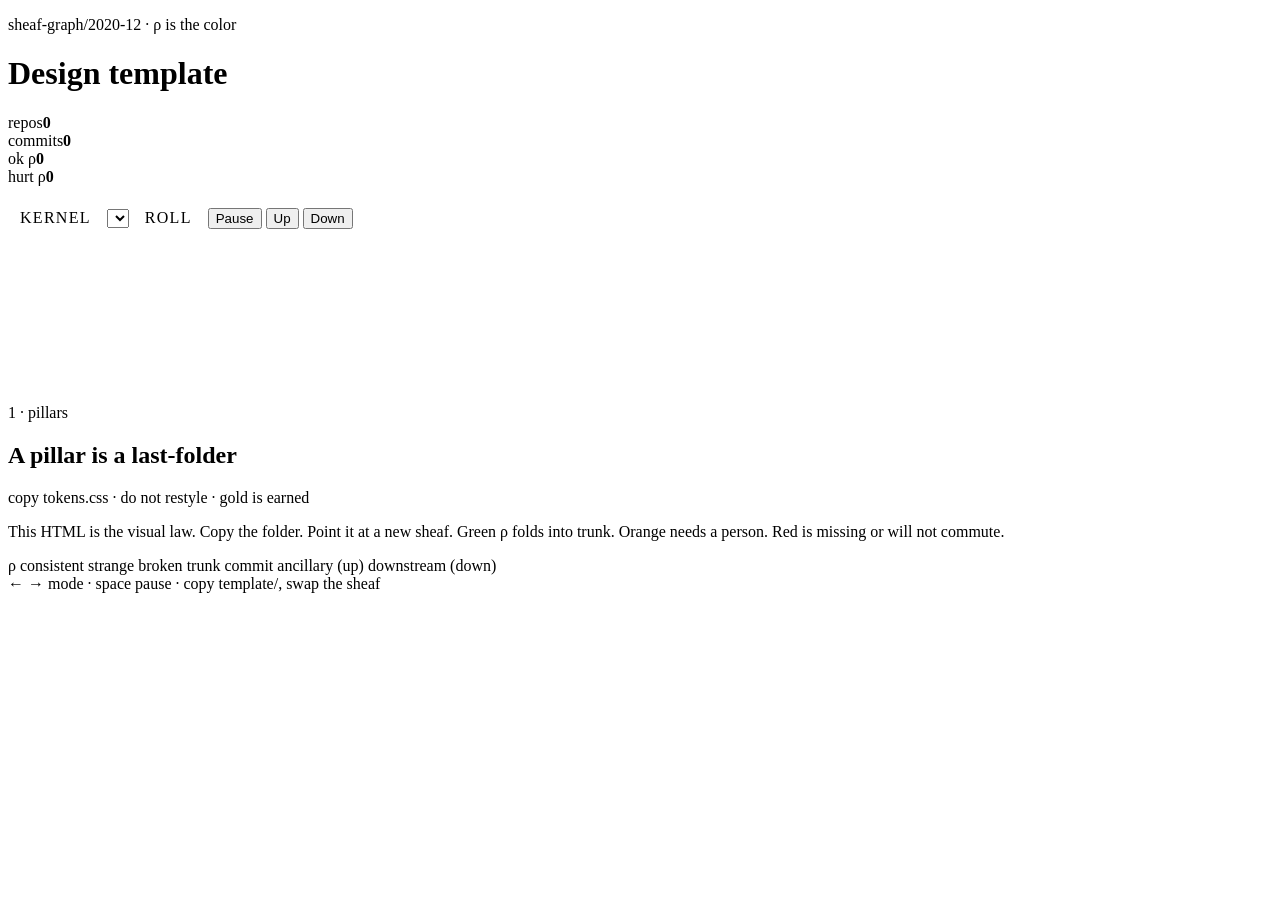
==== template/index.html @ 6cd3d1db "Replace stub with the HTML design template" ====
<!DOCTYPE html>
<html lang="en" data-base="./" data-contracts="../contracts/">
<head>
<meta charset="utf-8"/>
<meta name="viewport" content="width=device-width, initial-scale=1, viewport-fit=cover"/>
<meta name="theme-color" content="#c1c494"/>
<title>cell-sheaf — design template</title>
<link rel="stylesheet" href="tokens.css"/>
</head>
<body>
<!-- DESIGN TEMPLATE. Copy this folder. Do not restyle tokens.css. JSON is the sheaf. -->
<div class="stage">
  <header>
    <div>
      <p class="kicker" id="kicker">sheaf-graph/2020-12 · ρ is the color</p>
      <h1 id="title">Design template</h1>
    </div>
    <div class="stats">
      <div>repos<b id="sn">0</b></div>
      <div>commits<b id="sc">0</b></div>
      <div>ok ρ<b id="sok">0</b></div>
      <div>hurt ρ<b id="sbad">0</b></div>
    </div>
    <div class="tool">
      <a class="border-btn" href="https://github.com/manutej/cell-sheaf-swarm">Kernel</a>
      <label class="sr" for="contract">Sheaf contract</label>
      <select id="contract" aria-label="Sheaf contract"></select>
      <label class="border-btn">Roll<input id="roll" type="file" accept="application/json,.json,.sheaf.json" hidden/></label>
      <button type="button" id="pause" aria-pressed="true">Pause</button>
      <button type="button" id="up">Up</button>
      <button type="button" id="dn">Down</button>
    </div>
  </header>
  <p id="err" class="err" hidden></p>
  <div class="tabs" id="tabs" role="tablist" aria-label="Design views"></div>
  <div class="mesh">
    <canvas id="c" aria-label="Cellular sheaf volume. Swipe up or down to change mode. Tap a pillar. Cap opens ancillary, base opens downstream."></canvas>
    <div class="chip" id="chip">1 · pillars</div>
    <div class="rail" id="rail"></div>
    <aside class="sheet" id="sheet">
      <div class="handle"></div>
      <h2 id="pt">A pillar is a last-folder</h2>
      <div class="meta" id="pm">copy tokens.css · do not restyle · gold is earned</div>
      <p class="ask" id="pa">This HTML is the visual law. Copy the folder. Point it at a new sheaf. Green ρ folds into trunk. Orange needs a person. Red is missing or will not commute.</p>
      <table hidden id="tb"><tbody id="tbody"></tbody></table>
    </aside>
  </div>
  <footer>
    <div class="legend">
      <span class="sw"><i style="background:#437742"></i>ρ consistent</span>
      <span class="sw"><i style="background:#c47b2b"></i>strange</span>
      <span class="sw"><i style="background:#ae5224"></i>broken</span>
      <span class="sw"><i style="background:#fdc57e"></i>trunk commit</span>
      <span class="sw"><i style="background:#9a72aa"></i>ancillary (up)</span>
      <span class="sw"><i style="background:#8c4c62"></i>downstream (down)</span>
    </div>
    <span>← → mode · space pause · copy template/, swap the sheaf</span>
  </footer>
</div>
<style>
.sr{position:absolute;width:1px;height:1px;overflow:hidden;clip:rect(0,0,0,0)}
.border-btn{display:inline-flex;align-items:center;border:1px solid var(--ink);padding:10px 12px;min-height:44px;font:600 .62rem/1 var(--sans);letter-spacing:.08em;text-transform:uppercase;cursor:pointer;text-decoration:none;color:inherit}
</style>
<script src="volume.paint.js"></script>
<script src="volume.boot.js"></script>
</body>
</html>
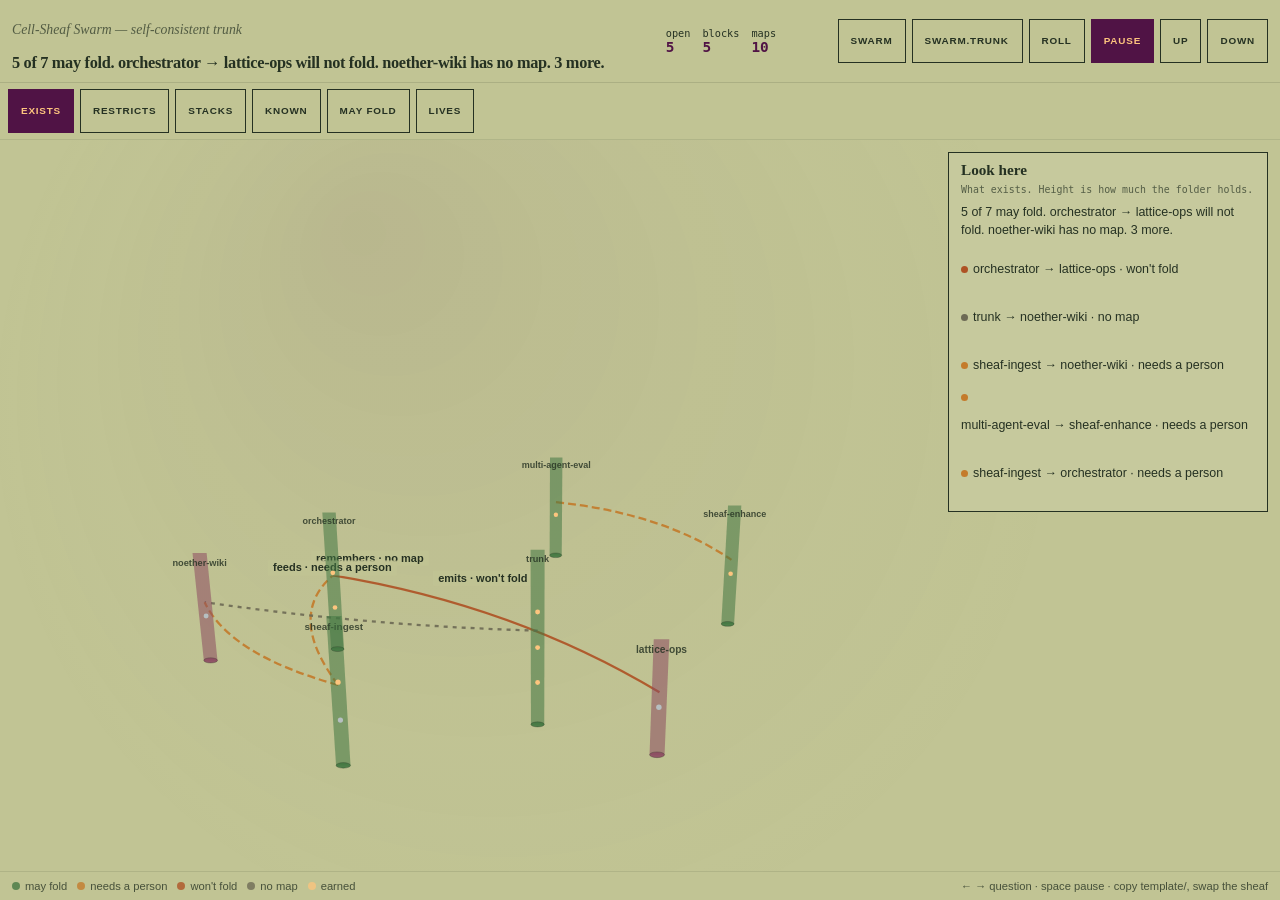
==== commit 994e0f4c: "Show blockers in words: verdict title, ranked look-here, legal curves recede" ====
--- a/template/index.html
+++ b/template/index.html
@@ -12,17 +12,16 @@
 <div class="stage">
   <header>
     <div>
-      <p class="kicker" id="kicker">sheaf-graph/2020-12 · ρ is the color</p>
-      <h1 id="title">Design template</h1>
+      <p class="kicker" id="kicker">Design template</p>
+      <h1 id="title">Read the maps that do not commute.</h1>
     </div>
     <div class="stats">
-      <div>repos<b id="sn">0</b></div>
-      <div>commits<b id="sc">0</b></div>
-      <div>ok ρ<b id="sok">0</b></div>
-      <div>hurt ρ<b id="sbad">0</b></div>
+      <div>open<b id="sok">0</b></div>
+      <div>blocks<b id="sbad">0</b></div>
+      <div>maps<b id="sn">0</b></div>
     </div>
     <div class="tool">
-      <a class="border-btn" href="https://github.com/manutej/cell-sheaf-swarm">Kernel</a>
+      <a class="border-btn" href="../">Swarm</a>
       <label class="sr" for="contract">Sheaf contract</label>
       <select id="contract" aria-label="Sheaf contract"></select>
       <label class="border-btn">Roll<input id="roll" type="file" accept="application/json,.json,.sheaf.json" hidden/></label>
@@ -35,30 +34,30 @@
   <div class="tabs" id="tabs" role="tablist" aria-label="Design views"></div>
   <div class="mesh">
     <canvas id="c" aria-label="Cellular sheaf volume. Swipe up or down to change mode. Tap a pillar. Cap opens ancillary, base opens downstream."></canvas>
-    <div class="chip" id="chip">1 · pillars</div>
+    <div class="chip" id="chip">Exists</div>
     <div class="rail" id="rail"></div>
     <aside class="sheet" id="sheet">
       <div class="handle"></div>
-      <h2 id="pt">A pillar is a last-folder</h2>
-      <div class="meta" id="pm">copy tokens.css · do not restyle · gold is earned</div>
-      <p class="ask" id="pa">This HTML is the visual law. Copy the folder. Point it at a new sheaf. Green ρ folds into trunk. Orange needs a person. Red is missing or will not commute.</p>
+      <h2 id="pt">Look here</h2>
+      <div class="meta" id="pm">What exists. Heavy curves are the ones that do not commute.</div>
+      <p class="ask" id="pa">The title is the verdict. Green may fold. Orange needs a person. Red will not. A missing map is a gap, not a style.</p>
       <table hidden id="tb"><tbody id="tbody"></tbody></table>
     </aside>
   </div>
   <footer>
     <div class="legend">
-      <span class="sw"><i style="background:#437742"></i>ρ consistent</span>
-      <span class="sw"><i style="background:#c47b2b"></i>strange</span>
-      <span class="sw"><i style="background:#ae5224"></i>broken</span>
-      <span class="sw"><i style="background:#fdc57e"></i>trunk commit</span>
-      <span class="sw"><i style="background:#9a72aa"></i>ancillary (up)</span>
-      <span class="sw"><i style="background:#8c4c62"></i>downstream (down)</span>
+      <span class="sw"><i style="background:#437742"></i>may fold</span>
+      <span class="sw"><i style="background:#c47b2b"></i>needs a person</span>
+      <span class="sw"><i style="background:#ae5224"></i>won't fold</span>
+      <span class="sw"><i style="background:#6d6a55"></i>no map</span>
+      <span class="sw"><i style="background:#fdc57e"></i>earned</span>
     </div>
-    <span>← → mode · space pause · copy template/, swap the sheaf</span>
+    <span>← → question · space pause · copy template/, swap the sheaf</span>
   </footer>
 </div>
 <style>
 .sr{position:absolute;width:1px;height:1px;overflow:hidden;clip:rect(0,0,0,0)}
+#title{font-size:1.02rem;line-height:1.35;max-width:46rem;text-wrap:balance}
 .border-btn{display:inline-flex;align-items:center;border:1px solid var(--ink);padding:10px 12px;min-height:44px;font:600 .62rem/1 var(--sans);letter-spacing:.08em;text-transform:uppercase;cursor:pointer;text-decoration:none;color:inherit}
 </style>
 <script src="volume.paint.js"></script>
--- a/template/tokens.css
+++ b/template/tokens.css
@@ -0,0 +1,79 @@
+:root {
+  --paper: #c1c494;
+  --ink: #253122;
+  --ube: #501345;
+  --ok: #437742;
+  --pulse: #009465;
+  --gold: #fdc57e;
+  --mauve: #9a72aa;
+  --silver: #b6bfc1;
+  --bad: #ae5224;
+  --odd: #c47b2b;
+  --miss: #6d6a55;
+  --down: #8c4c62;
+  --serif: "Source Serif 4", "Iowan Old Style", Palatino, Georgia, serif;
+  --sans: "IBM Plex Sans", "Noto Sans JP", "Hiragino Sans", ui-sans-serif, sans-serif;
+  --mono: "IBM Plex Mono", ui-monospace, monospace;
+}
+* { box-sizing: border-box; }
+html, body { margin: 0; height: 100%; background: var(--paper); color: var(--ink); font-family: var(--sans); }
+.stage { height: 100%; display: grid; grid-template-rows: auto auto 1fr auto; }
+header, footer { display: flex; flex-wrap: wrap; gap: 8px; justify-content: space-between; align-items: center; }
+header { padding: 8px 12px; border-bottom: 1px solid color-mix(in srgb, var(--ink) 14%, transparent); }
+footer { padding: 8px 12px; border-top: 1px solid color-mix(in srgb, var(--ink) 14%, transparent); font-size: 0.7rem; opacity: 0.78; }
+.kicker { font-family: var(--serif); font-style: italic; opacity: 0.7; font-size: 0.86rem; }
+h1 { font-family: var(--serif); font-size: 1.18rem; margin: 2px 0 0; font-weight: 600; letter-spacing: -0.02em; }
+.stats { display: flex; gap: 12px; font-family: var(--mono); font-size: 0.64rem; }
+.stats b { display: block; font-size: 0.9rem; color: var(--ube); }
+.tabs { display: flex; gap: 6px; overflow-x: auto; padding: 6px 8px; -webkit-overflow-scrolling: touch; border-bottom: 1px solid color-mix(in srgb, var(--ink) 10%, transparent); }
+button, select {
+  appearance: none; border: 1px solid var(--ink); background: var(--paper); color: var(--ink);
+  font: 600 0.62rem/1 var(--sans); letter-spacing: 0.08em; text-transform: uppercase;
+  padding: 10px 12px; min-height: 44px; cursor: pointer;
+}
+.tabs button[aria-selected="true"], .tool button[aria-pressed="true"] { background: var(--ube); color: var(--gold); border-color: var(--ube); }
+.tool { display: flex; flex-wrap: wrap; gap: 6px; align-items: center; }
+.mesh { position: relative; min-height: 0; }
+canvas { width: 100%; height: 100%; display: block; touch-action: none; }
+.chip {
+  position: absolute; left: 10px; top: 8px; z-index: 5;
+  font: 600 0.6rem/1 var(--sans); letter-spacing: 0.1em; text-transform: uppercase;
+  background: color-mix(in srgb, var(--paper) 88%, white); border: 1px solid var(--ink); padding: 7px 9px;
+}
+.rail { position: absolute; right: 8px; top: 50%; transform: translateY(-50%); z-index: 6; display: none; flex-direction: column; gap: 10px; }
+.rail button { width: 14px; height: 14px; min-height: 14px; padding: 0; border-radius: 99px; }
+.rail button[aria-current="true"] { background: var(--ube); border-color: var(--ube); }
+.sheet {
+  position: absolute; left: 8px; right: 8px; bottom: 0; max-height: 36vh; overflow: auto;
+  background: color-mix(in srgb, var(--paper) 92%, white); border: 1px solid var(--ink); border-bottom: 0;
+  border-radius: 14px 14px 0 0; padding: 8px 12px 14px; z-index: 7;
+}
+.handle { width: 36px; height: 4px; border-radius: 99px; background: color-mix(in srgb, var(--ink) 28%, transparent); margin: 2px auto 8px; }
+.sheet h2 { font-family: var(--serif); font-size: 0.95rem; margin: 0 0 4px; }
+.meta { font-family: var(--mono); font-size: 0.62rem; opacity: 0.7; line-height: 1.4; }
+.ask { margin: 8px 0 0; font-size: 0.78rem; line-height: 1.4; }
+table { width: 100%; border-collapse: collapse; margin-top: 6px; font-size: 0.66rem; }
+td { padding: 2px 4px 2px 0; font-family: var(--mono); }
+.dot { display: inline-block; width: 7px; height: 7px; border-radius: 99px; margin-right: 5px; }
+.legend { display: flex; gap: 10px; flex-wrap: wrap; }
+.sw { display: inline-flex; align-items: center; gap: 5px; }
+.sw i { width: 8px; height: 8px; border-radius: 99px; display: block; }
+.err { background: var(--bad); color: var(--paper); font-family: var(--mono); font-size: 0.68rem; padding: 6px 12px; }
+@media (min-width: 901px) and (pointer: fine) {
+  .sheet { left: auto; right: 12px; top: 12px; bottom: auto; width: min(320px, 34vw); max-height: calc(100% - 24px); border-radius: 0; border-bottom: 1px solid var(--ink); }
+  .handle, .chip, .rail { }
+  .handle { display: none; }
+  .chip { display: none; }
+  .rail { display: none; }
+  footer { display: flex; }
+}
+@media (pointer: coarse), (max-width: 900px) {
+  .rail { display: flex; }
+  footer { display: none; }
+  .tabs { flex-wrap: nowrap; scrollbar-width: none; }
+  .tabs::-webkit-scrollbar { display: none; }
+  h1 { font-size: 1.02rem; }
+}
+@media (prefers-reduced-motion: reduce) {
+  * { animation-duration: 0.01ms !important; transition-duration: 0.01ms !important; }
+}
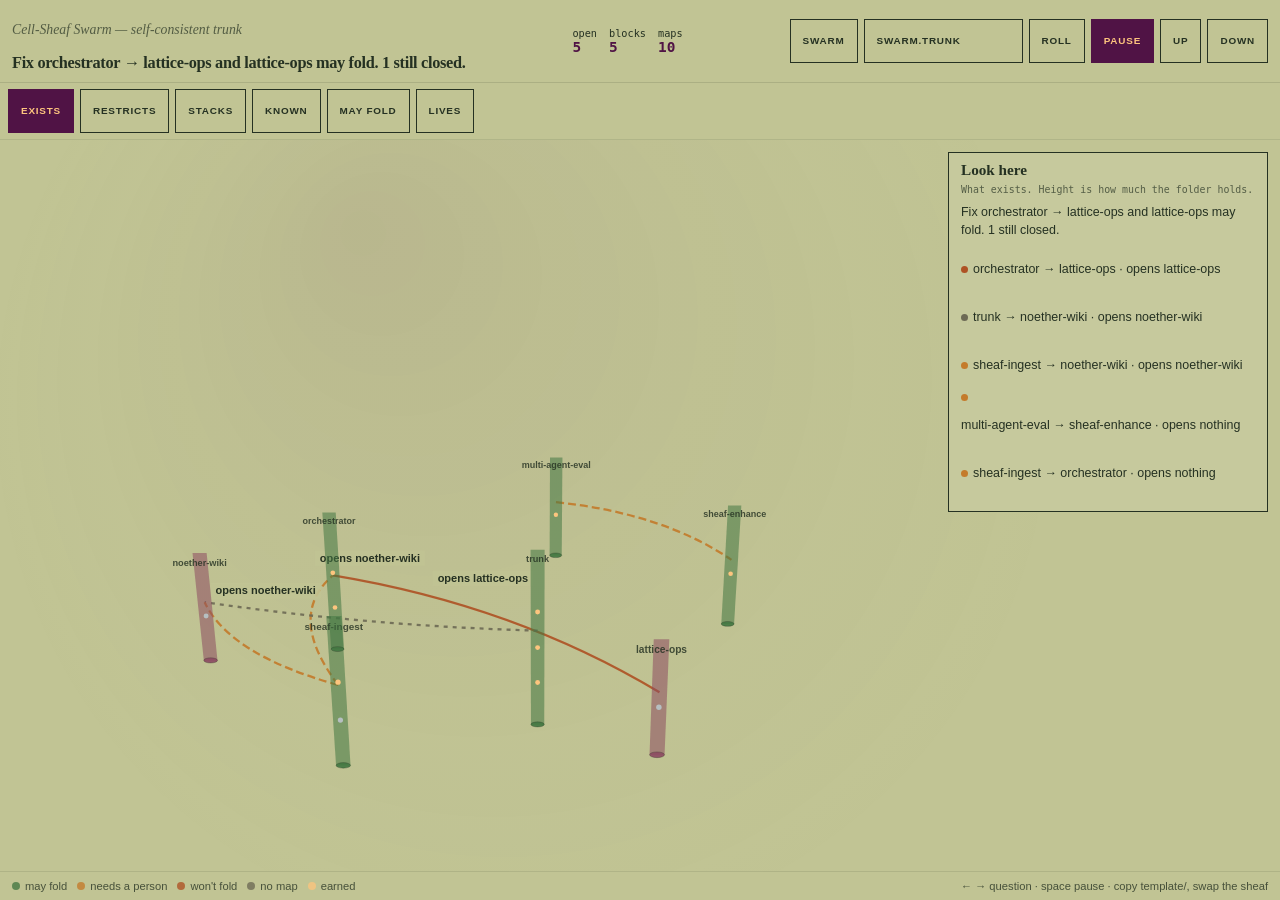
==== commit 9ba8fb0b: "feat(glue): page headlines and banner from insight bundle Load esbuild-bundled insight.ts so titles," ====
--- a/template/index.html
+++ b/template/index.html
@@ -60,6 +60,7 @@
 #title{font-size:1.02rem;line-height:1.35;max-width:46rem;text-wrap:balance}
 .border-btn{display:inline-flex;align-items:center;border:1px solid var(--ink);padding:10px 12px;min-height:44px;font:600 .62rem/1 var(--sans);letter-spacing:.08em;text-transform:uppercase;cursor:pointer;text-decoration:none;color:inherit}
 </style>
+<script src="insight.bundle.js"></script>
 <script src="volume.paint.js"></script>
 <script src="volume.boot.js"></script>
 </body>
--- a/template/tokens.css
+++ b/template/tokens.css
@@ -59,9 +59,13 @@
 .sw { display: inline-flex; align-items: center; gap: 5px; }
 .sw i { width: 8px; height: 8px; border-radius: 99px; display: block; }
 .err { background: var(--bad); color: var(--paper); font-family: var(--mono); font-size: 0.68rem; padding: 6px 12px; }
+.topology-banner {
+  background: color-mix(in srgb, var(--odd) 22%, var(--paper));
+  border-bottom: 1px solid color-mix(in srgb, var(--odd) 55%, var(--ink));
+  font-family: var(--sans); font-size: 0.76rem; line-height: 1.35; padding: 8px 12px;
+}
 @media (min-width: 901px) and (pointer: fine) {
   .sheet { left: auto; right: 12px; top: 12px; bottom: auto; width: min(320px, 34vw); max-height: calc(100% - 24px); border-radius: 0; border-bottom: 1px solid var(--ink); }
-  .handle, .chip, .rail { }
   .handle { display: none; }
   .chip { display: none; }
   .rail { display: none; }
